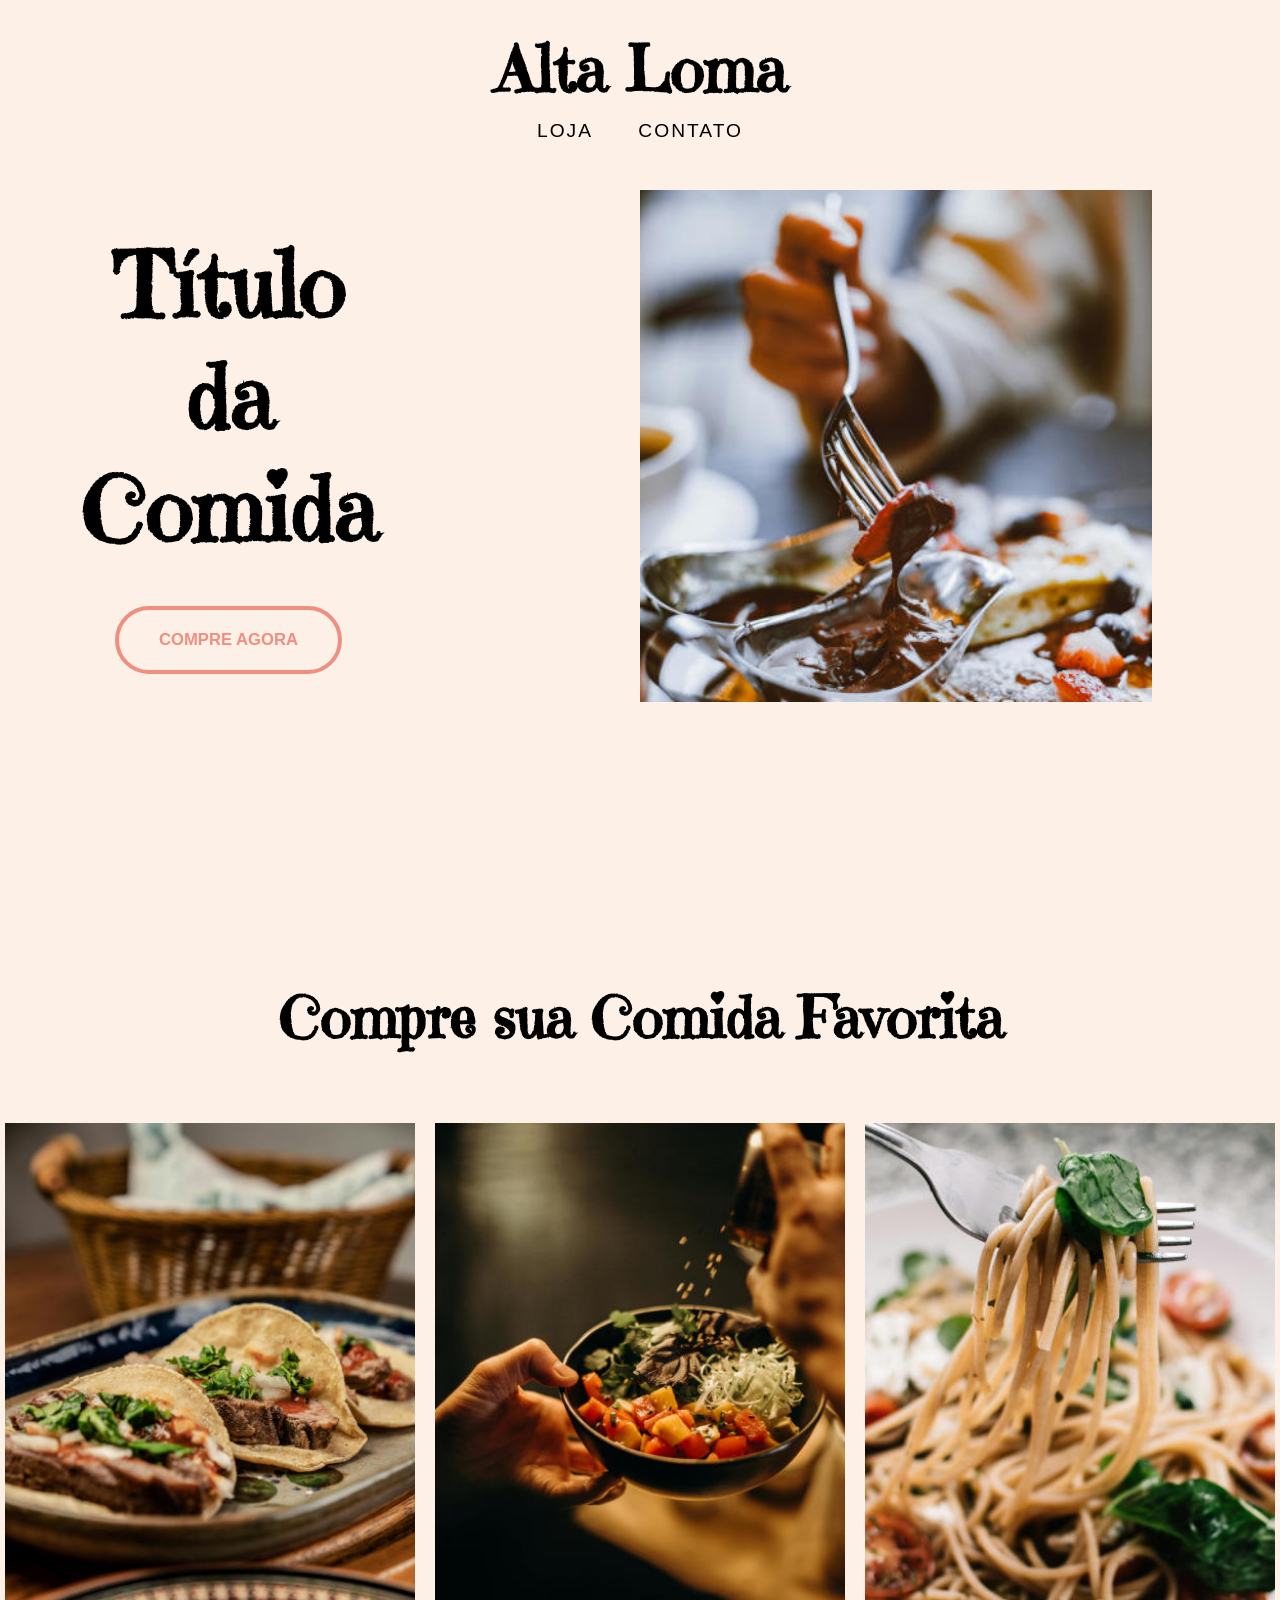
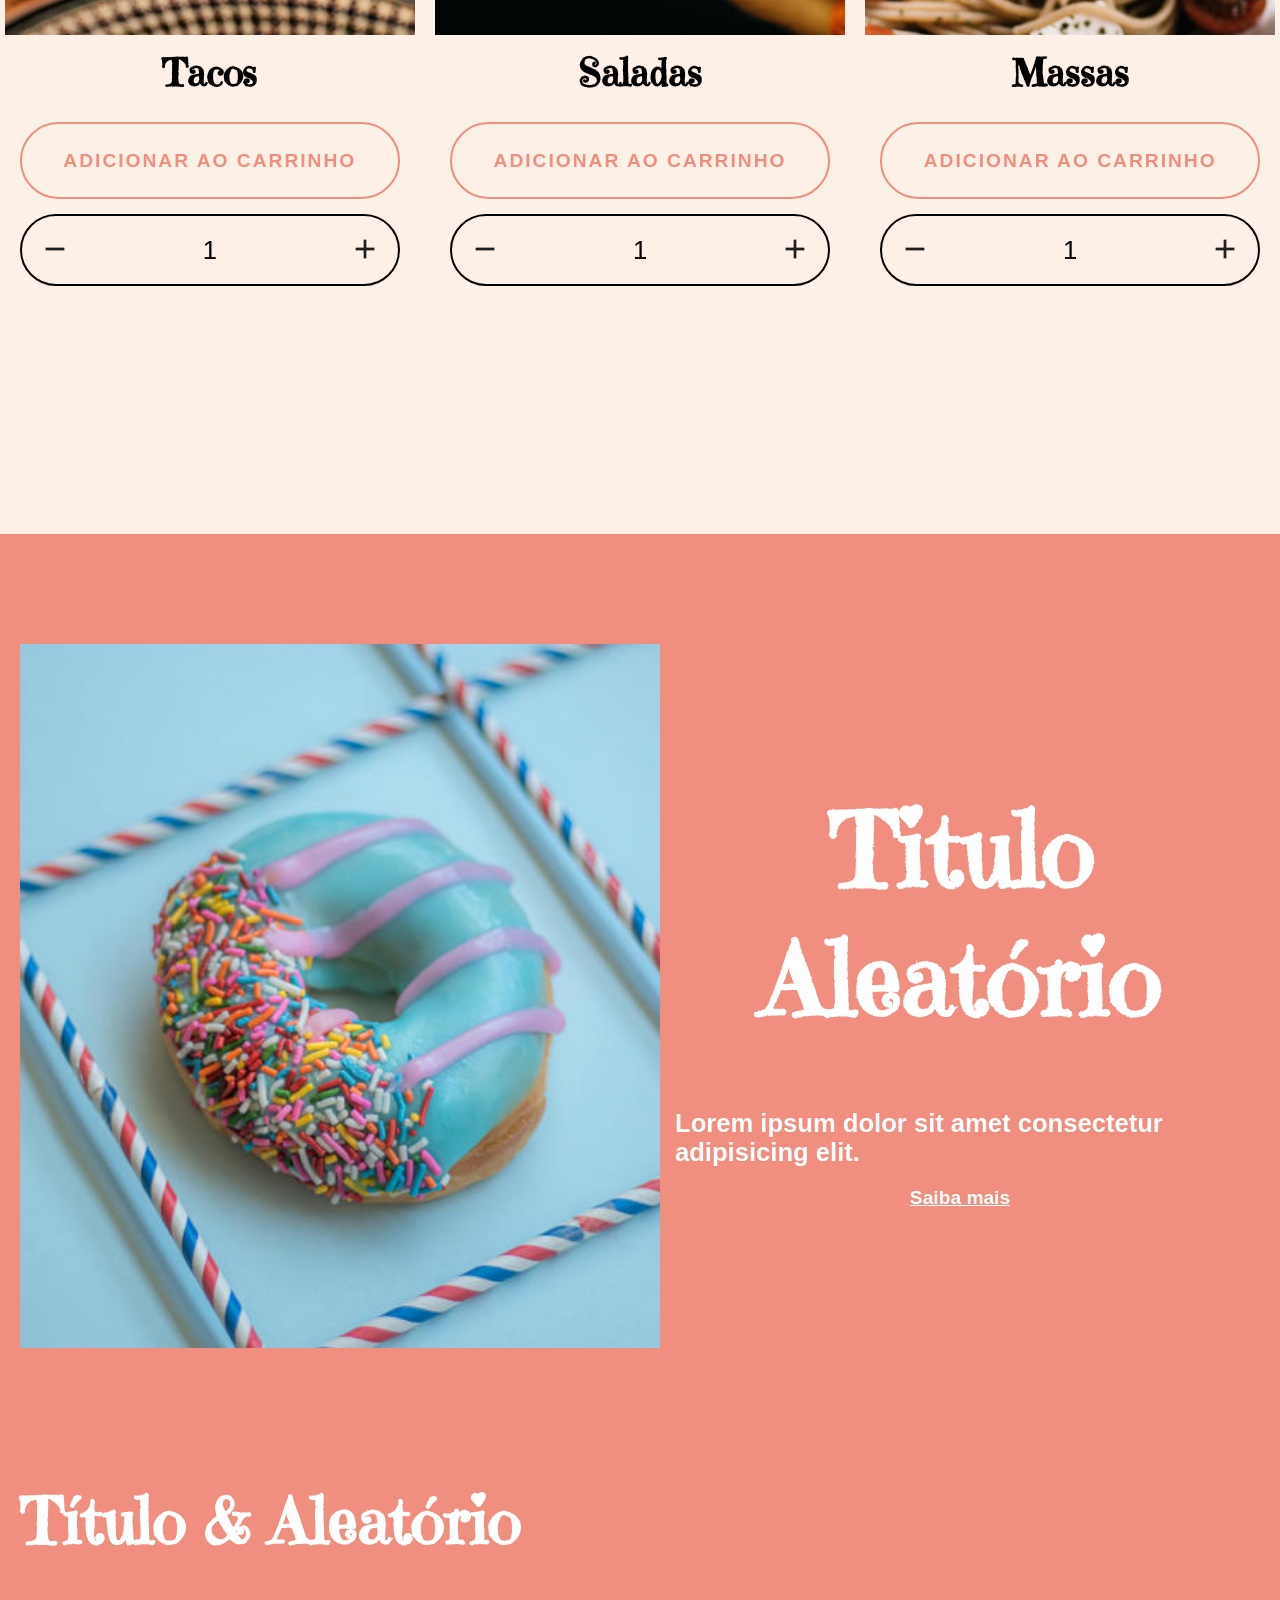
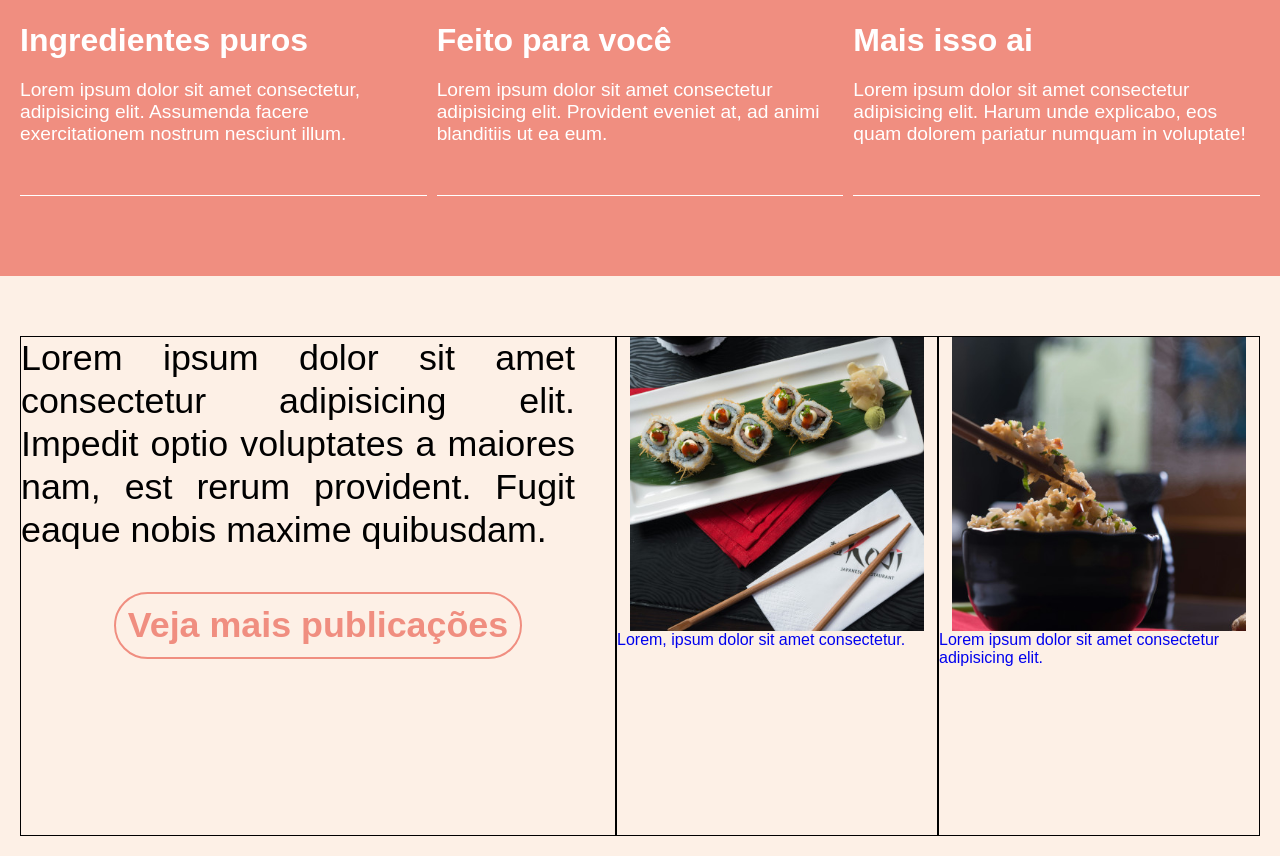
==== projeto001/index.html @ 939f9c92 "Initial commit" ====
<!DOCTYPE html>
<html lang="pt-br">
<head>
    <meta charset="UTF-8">
    <meta name="viewport" content="width=device-width, initial-scale=1.0">
    <title>Projeto001</title>
    <link rel="stylesheet" href="style.css">
</head>
<body>
    <header>
        <h1>Alta Loma</h1>
        <nav>
            <a href="">LOJA</a>
            <a href="">CONTATO</a>
        </nav>

    </header>
    <main>
        <section class="comida1">
            <div class="tc1">
                <h2 id="titulo1">
                    Título<span class="quebra"><br></span> da<span class="quebra"><br></span> Comida
                </h2>
                <a href="">COMPRE AGORA</a>
            </div>
            <picture class="imagem1">
                <source media="(max-width: 800px)" srcset="imagens/comida1-pq.jpg">
                <img src="imagens/comida1.jpg" alt="">
            </picture>
        </section>

        <section class="comida2">
            <div id="titulo2">
                <h2>Compre sua Comida Favorita</h2>
            </div>

            <div id="comida2-menu">
                <div id="tacos" class="comida2-itens">
                    <a href="#"><img src="imagens/comida2-a.jpg" alt="" class="imagem"></a>
                    <a href="#"><h2>Tacos</h2></a>
                    <a href="#" class="add-car">ADICIONAR AO CARRINHO</a>
                    <div class="add-button">
                        <button><img src="icons/remove.png" alt=""></button>
                        <p>1</p>
                        <button><img src="icons/add.png" alt=""></button>
                    </div>
                </div>

                <div id="saladas" class="comida2-itens">
                    <a href=""><img src="imagens/comida2-b.jpg" alt="" class="imagem"></a>
                    <a href="#"><h2>Saladas</h2></a>
                    <a href="#" class="add-car">ADICIONAR AO CARRINHO</a>
                    <div class="add-button">
                        <button><img src="icons/remove.png" alt=""></button>
                        <p>1</p>
                        <button><img src="icons/add.png" alt=""></button>
                    </div>
                </div>
                
                <div id="massas" class="comida2-itens">
                    <a href=""><img src="imagens/comida2-c.jpg" alt="" class="imagem"></a>
                    <a href="#"><h2>Massas</h2></a>
                    <a href="#" class="add-car">ADICIONAR AO CARRINHO</a>
                    <div class="add-button">
                        <button><img src="icons/remove.png" alt=""></button>
                        <p>1</p>
                        <button><img src="icons/add.png" alt=""></button>
                    </div>
                </div>
            </div>
        </section>

        <section id="comida3">
            <div id="comida3-section">
                <div class="box">
                    <img src="imagens/comida3.jpg" alt="">
                </div>
                <div class="comida3-section-text">
                    <h2>Titulo Aleatório</h2>
                    <p>Lorem ipsum dolor sit amet consectetur adipisicing elit.</p>
                    <a href="#">Saiba mais</a>
                </div>
            </div>
            <div id="comida3-section2">
                <div class="section2-titulo">
                    <h3>Título & Aleatório</h3>
                </div>
                <div id="comida3-text">
                    <div class="section2-text">
                        <h4>Ingredientes puros</h4>
                        <p>Lorem ipsum dolor sit amet consectetur, adipisicing elit. Assumenda facere exercitationem nostrum nesciunt illum. </p>
                    </div>
                    <div class="section2-text">
                        <h4>Feito para você</h4>
                        <p>Lorem ipsum dolor sit amet consectetur adipisicing elit. Provident eveniet at, ad animi blanditiis ut ea eum.</p>
                    </div>
                    <div class="section2-text">
                        <h4>Mais isso ai</h4>
                        <p>Lorem ipsum dolor sit amet consectetur adipisicing elit. Harum unde explicabo, eos quam dolorem pariatur numquam in voluptate!</p>
                    </div>
                </div>
            </div>
        </section>
    </main>
    <footer>
        <section id="foot">
            <div id="secao1">
                <div id="texto1">
                    <p>Lorem ipsum dolor sit amet consectetur adipisicing elit. Impedit optio voluptates a maiores nam, est rerum provident. Fugit eaque nobis maxime quibusdam.</p>
                    <a href="#">Veja mais publicações</a>
                </div>
                <picture id="imagem1">
                    <div class="foot-imagem1">
                        <a href="#"><img src="imagens/comida-foot1.jpg" alt=""></a>
                        <a href="#"><p>Lorem, ipsum dolor sit amet consectetur.</p></a>
                    </div>
                    <div class="foot-imagem1">
                        <a href="#"><img src="imagens/comida-foot2.jpg" alt=""></a>
                        <a href="#">Lorem ipsum dolor sit amet consectetur adipisicing elit.</a>
                    </div>
                </picture>
            </div>
        </section>
    </footer>
</body>
</html>
---- projeto001/style.css ----
@charset "UTF-8";

@import url('https://fonts.googleapis.com/css2?family=Emilys+Candy&display=swap');

* {
    margin: 0;
    padding: 0;
    font-family: Arial, Helvetica, sans-serif;
    text-decoration: none;
}

:root {
    --titulo1: "Emilys Candy", serif;
    --cor1: #FDF0E6;
    --cor2: #F08E80;

}

body {
    background-color: rgb(196, 196, 196);
}

header {
    margin: auto;
    background-color: var(--cor1);
}

header h1 {
    text-align: center;
    padding-top: 30px;
    font-weight: 900;
    font-size: 5vw;
    font-family: var(--titulo1);
}

nav {
    height: 20px;
    text-align: center;
    font-size: 1.5vw;
    padding: 10px;
    padding-bottom: 10px;
}

nav a {
    color: black;
    text-decoration: none;
    letter-spacing: 2px;
    margin: 20px;
    transition: all 0.5s;
}

nav a:hover {
    background-color: white;
    padding: 5px;
    border: 1px solid black;
    border-radius: 10px;
    color: black;
}

main {
    background-color: aqua;
}

.comida1{
    background-color: var(--cor1);
    display: flex;
    height: 60vw;
}

.comida1 div {
    display: flex;
    flex-direction: column;
    align-items: center;
}

.comida1 a {
    color: var(--cor2);
    border: 4px solid var(--cor2);
    text-decoration: none;
    font-weight: bolder;
    font-size: 1.3vw;
    border-radius: 50px;
    height: min-content;
    padding: 20px 40px;
    margin-top: -40px;
    transition-duration: .5s;
}

.comida1 a:hover {
    background-color: var(--cor2);
    color: white;
    
}


#titulo1 {
    font-family: var(--titulo1);
    padding: 80px;
    font-size: 7vw;
    text-align: center;
    height: min-content;
}

.comida1 img {
    width: 80%;
}

.imagem1 {
    width: 50%;
    padding: 40px 0px;
    position: absolute;
    left: 50%;
}

.comida2 {
    background-color: var(--cor1);
    height: 95vw;
}

#titulo2 h2 {
    font-family: var(--titulo1);
    font-size: 4.5vw;
    text-align: center;
    padding: 5vw;
}

#comida2-menu {
    display: flex;
    justify-content: space-between;
    padding: 5px;
}

.comida2-itens {
    display: inline-block;
    
}

.comida2-itens .imagem {
    width: 32vw;
}

.comida2-itens h2 {
    color: black;
    font-family: var(--titulo1);
    font-size: 3vw;
    text-align: center;
    padding: 10px;
}

.comida2-itens .add-car {
    color: var(--cor2);
    border: 2px solid var(--cor2);
    font-size: 1.5vw;
    font-weight: bolder;
    letter-spacing: 2px;
    text-align: center;
    border-radius: 50px;
    padding: 2vw;
    display: block;
    margin: 15px;
    transition-duration: .5s;
}

.comida2-itens .add-car:hover {
    background-color: var(--cor2);
    color: var(--cor1);
    
}

.comida2-itens .add-button {
    border: 2px solid black;
    border-radius: 50px;
    font-size: 2vw;
    display: flex;
    padding: 1.3vw;
    align-items: center;
    gap: 20px;
    margin: 0px 15px;
    justify-content: space-between;
}

.comida2-itens .add-button img {
    width: 2.5vw;
}

.comida2-itens .add-button button {
    background-color: transparent;
    border: none;
}

.comida2-itens .add-button button:hover {
    cursor: pointer;
}

#comida3 {
    background-color: var(--cor2);
}

#comida3 #comida3-section {
    padding: 110px 20px;
    display: flex;
}

#comida3 #comida3-section .box {
    
}

#comida3 #comida3-section .box img {
    width: 50vw;
    height: 55vw;
    object-fit: cover;
}

#comida3 #comida3-section .comida3-section-text {
    color: white;
    text-align: center;
    font-weight: bold;
    align-content: center;
    width: 50vw;
}

#comida3 #comida3-section .comida3-section-text h2 {
    font-family: var(--titulo1);
    font-size: 8vw;
}

#comida3 #comida3-section .comida3-section-text p {
    
    text-align: left;
    font-size: 2vw;
    margin-top: 5vw;
    padding: 0px 15px ;
}

.comida3-section-text a {
    font-size: 1.5vw;
    color: white;
    display: inline-block;
    text-decoration: underline;
    padding-top: 20px;
}

#comida3 #comida3-section2 {
    color: white;
    padding-bottom: 60px;
}

.section2-titulo {
    
    padding: 20px;
}

.section2-titulo h3 {
    font-family: var(--titulo1);
    font-size: 5vw;
}

#comida3 #comida3-text {
    display: flex;
    padding: 20px;
    gap: 10px;
}

.section2-text {
    border-bottom: 1px solid white;
    width: 33%;
}

.section2-text h4 {
    font-size: 2.5vw;
    padding: 20px 0px;
    
}

.section2-text p {
    font-size: 1.5vw;
    padding-bottom: 50px;
}

#foot {
    background-color: var(--cor1);
    
}

#secao1 {
    display: flex;
    height: 500px;
    padding: 20px;
    padding-top: 60px;

}

#secao1 picture {
    display: flex;
    
}

#secao1 img {
    width: 23vw;
    display: block;
    margin: auto;
}

.foot-imagem1 {
    width: 25vw;
    justify-content: end;
    border: 1px solid black;
}

#foot #texto1 {
    font-size: 2.8vw;
    text-align: justify;
    width: 50vw;
    border: 1px solid black;
    position: relative;
    line-height: 1.2em;
    padding-right: 40px;
}

#foot #texto1 a {
    color: var(--cor2);
    text-align: center;
    font-weight: bold;
    position: absolute;
    left: 50%;
    translate: -50%;
    border: 2px solid var(--cor2);
    border-radius: 50px;
    padding: 10px;
    margin-top: 40px;
    width: 30vw;
    transition-duration: .5s;
}

#foot #texto1 a:hover {
    background-color: var(--cor2);
    color: white;
}




@media screen and (max-width: 800px) {

    header h1 {
        font-size: 6vw;
    }

    nav {
        padding-top: 30px;
    }

    nav a {
        font-size: 3vw;
        margin: 10px;
    }

    .comida1 {
        display: flex;
        flex-direction: column;
        height: 110vw;
    }

    .tc1 { 
        order: 1;
        display: none;
        margin-left: -80px;
    }

    .comida1 a {
        text-align: center;
        font-size: 2.5vw;
        margin-top: 10px;
        width: 40vw;
        letter-spacing: 3px;
    }

    #titulo1 {
        font-size: 8vw;
        padding: 10px;
        display: flex;
        gap: 7px;
      
    }

    .imagem1 {
        width: 80%;
        padding-top: 80px;
        padding-bottom: 0px;
        position: relative;
        left: 0px;
        margin-left: auto;
        margin-right: auto;
    }

    .comida2 {
        height: 480vw;
    }

    #titulo2 h2 {
        font-size: 5.5vw;
    }

    #comida2-menu {
        flex-direction: column;
    }

    .comida2-itens {
        padding-bottom: 25vw;
    }

    .comida2-itens h2 {
        font-size: 6vw;
    }

    .comida2-itens .add-car {
        font-size: 3vw;
        margin: 2vw 10vw;
        padding: 20px 0px;
    }

    .comida2-itens .add-button {
        font-size: 3.5vw;
        margin: 2vw 10vw;
        padding: 5px 0px;
    }

    .comida2-itens .add-button img {
        width: 5vw;
        padding: 2vw 5vw;
    }

    .comida2-itens .imagem {
        display: block;
        width: 75vw;
        margin: auto;
    }

    #comida3 #comida3-section {
        padding: 60px 20px;
        display: block;
    }

    #comida3 #comida3-section .box img {
        width: 80vw;
        height: 80vw;
    }

    #comida3 #comida3-section .comida3-section-text {
        width: 80vw;
        text-align: left;
    }

    #comida3 #comida3-section .comida3-section-text h2 {
        font-size: 10vw;
        padding-top: 40px;
        padding-bottom: 30px;
    }

    #comida3 #comida3-section .comida3-section-text p {
        font-size: 3.5vw;
        font-weight: normal;
        padding: 0px;
        padding-bottom: 20px;
    }

    #comida3 #comida3-section .comida3-section-text a {
        font-size: 3vw;
        padding: 0px;
        padding-bottom: 30px;
    }

    #comida3-section2 {

    }

    #comida3-section2 h3 {
        font-size: 6vw;
    }

    #comida3-text {
        display: block;
        flex-direction: column;
    }

    #comida3-text .section2-text {
        border-bottom: 1px solid white;
        width: 68vw;
        height: 120px;
        margin-left: 23vw;
        margin-bottom: 30px;
        font-size: 6vw;
        padding-bottom: 20px;
    }

    #comida3-text .section2-text h4 {
        font-size: 3.5vw;
    }

    #comida3-text .section2-text p {
        font-size: 2.5vw;
    }
    
}
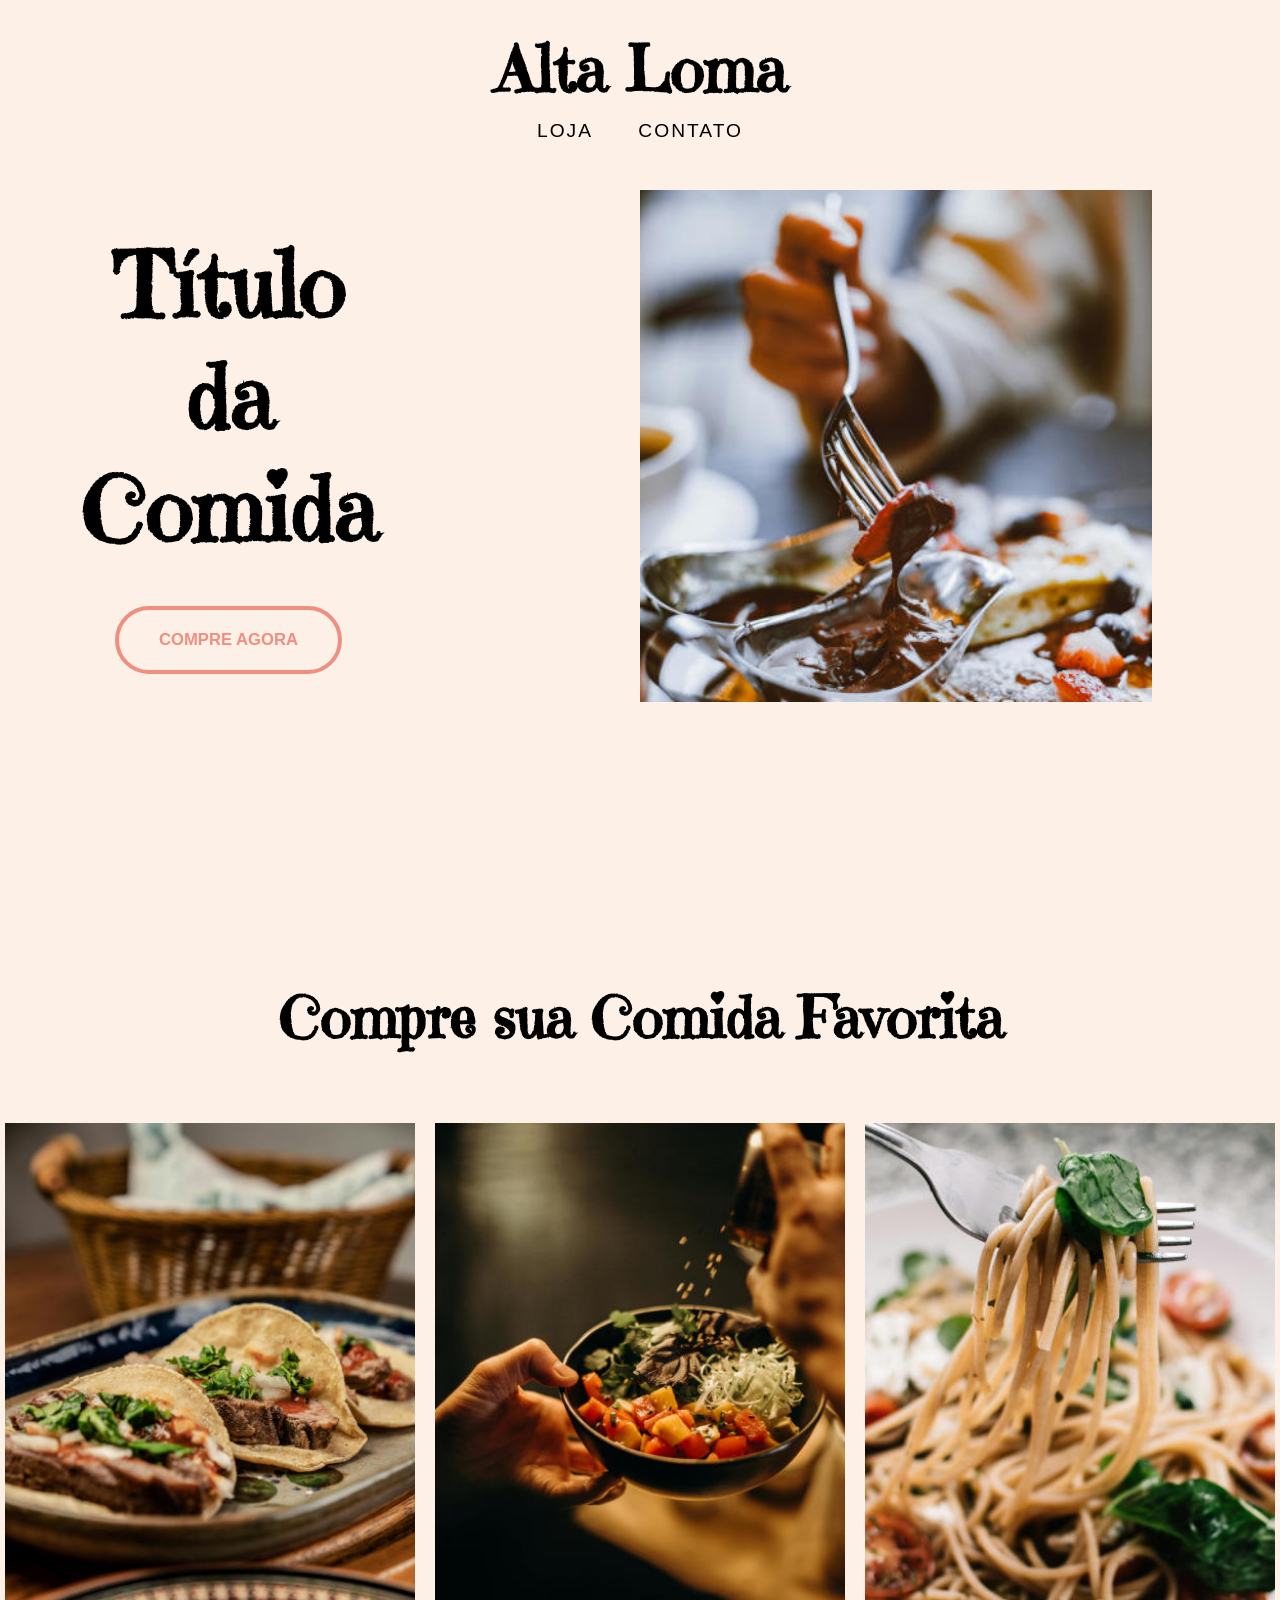
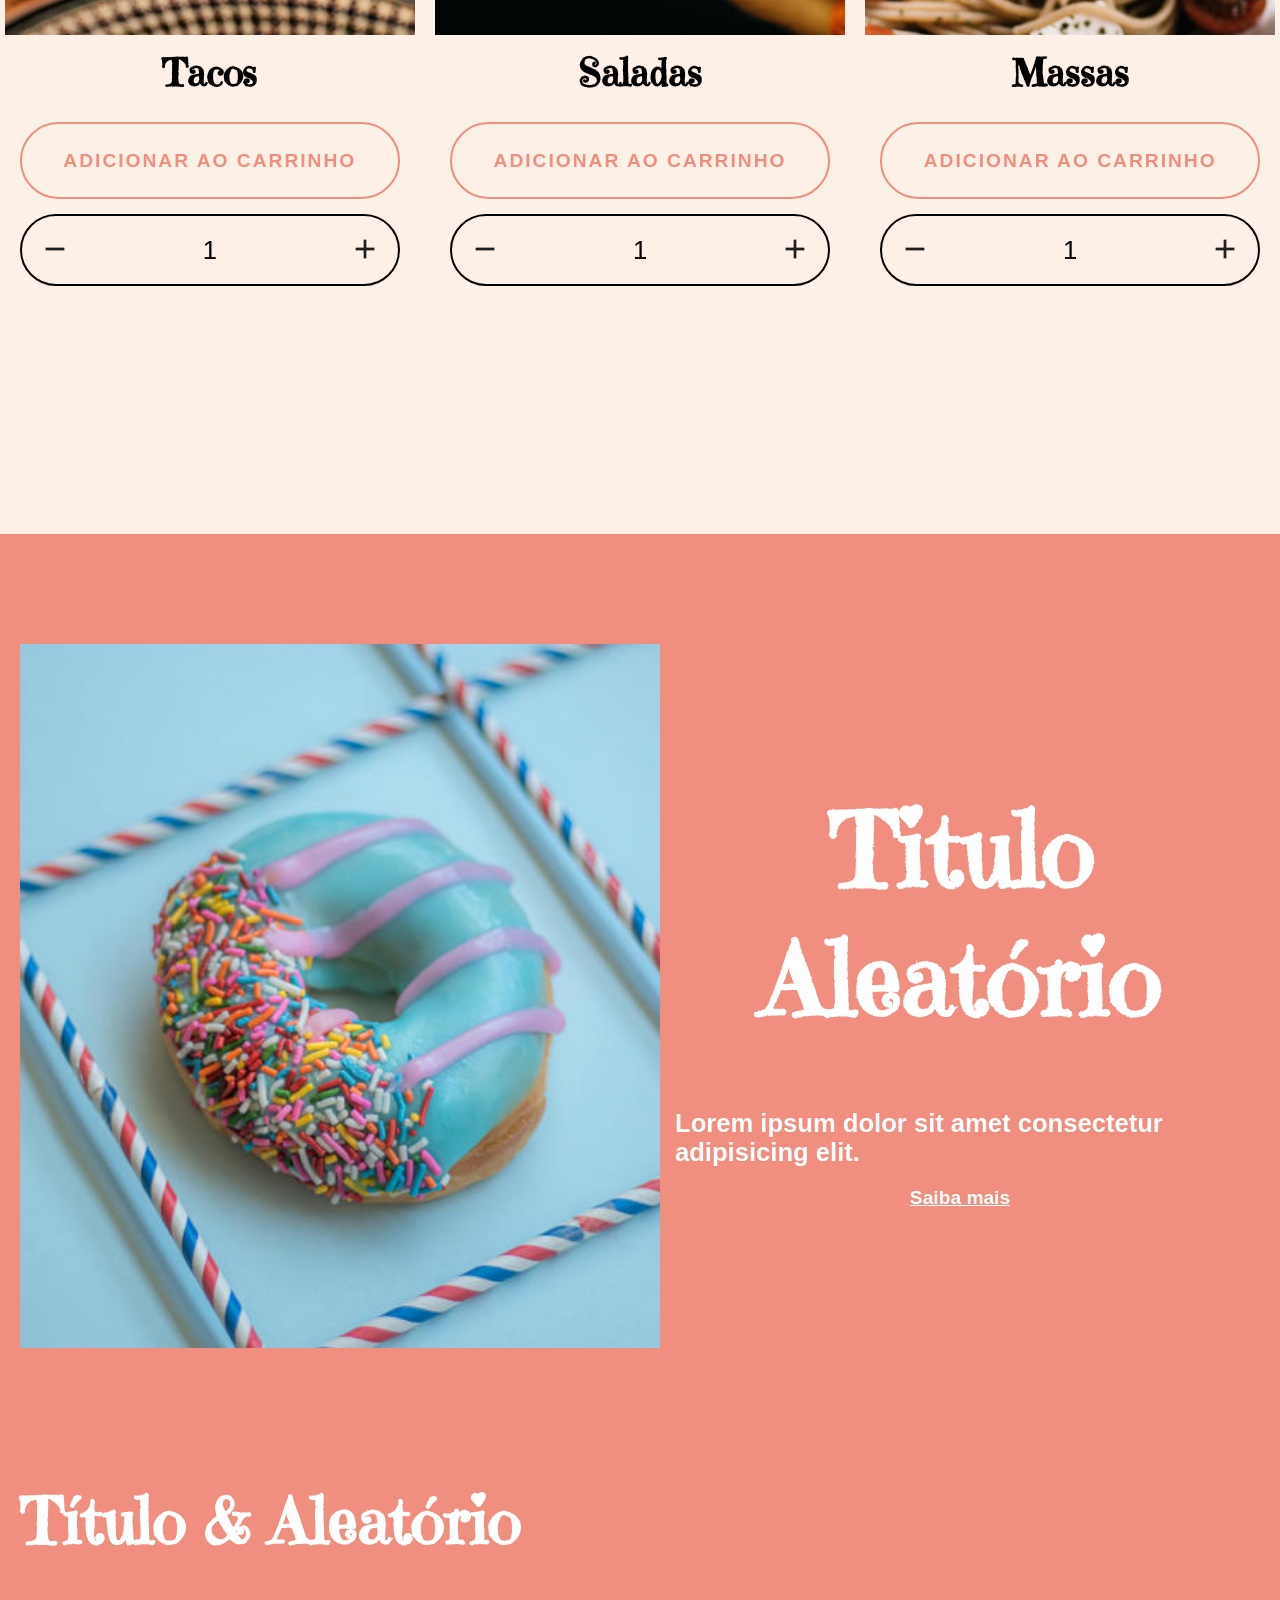
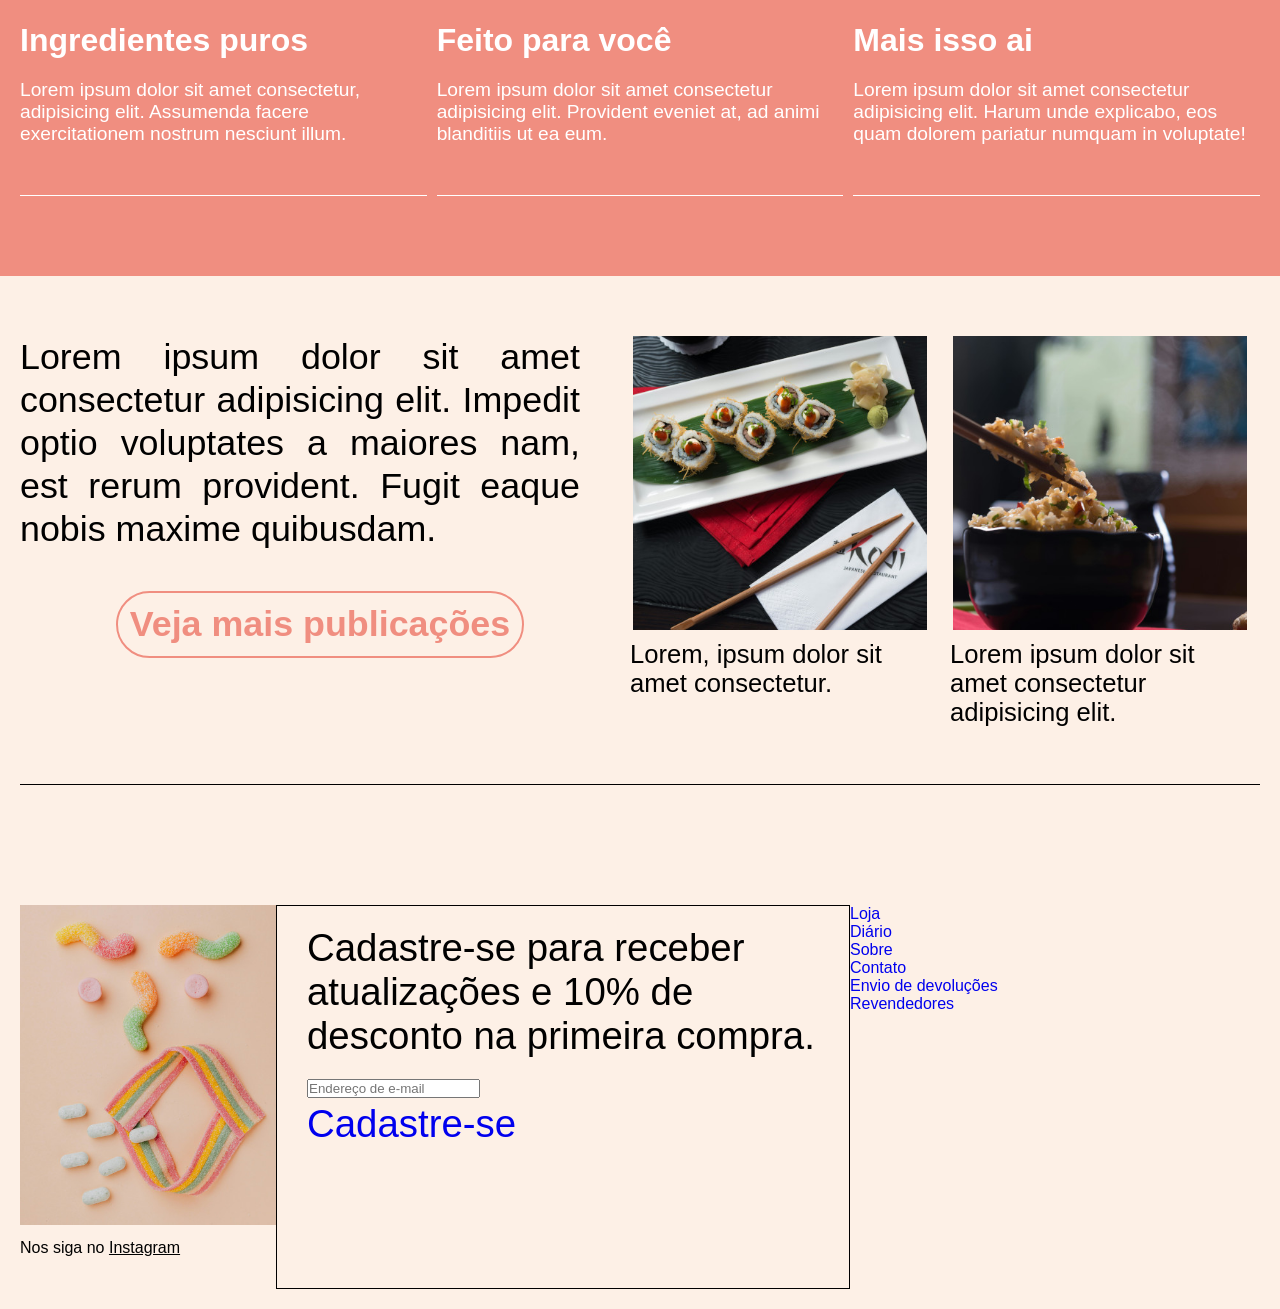
==== commit 3833a499: "atualização projeto1" ====
--- a/projeto001/index.html
+++ b/projeto001/index.html
@@ -116,9 +116,30 @@
                     </div>
                     <div class="foot-imagem1">
                         <a href="#"><img src="imagens/comida-foot2.jpg" alt=""></a>
-                        <a href="#">Lorem ipsum dolor sit amet consectetur adipisicing elit.</a>
+                        <a href="#"><p>Lorem ipsum dolor sit amet consectetur adipisicing elit.</p></a>
                     </div>
                 </picture>
+            </div>
+            <div id="secao2">
+                <div id="part1">
+                    <img src="imagens/comida-foot3.jpg" alt="">
+                    <p>Nos siga no <a href="#">Instagram</a></p>
+                </div>
+                <div id="part2">
+                    <p>Cadastre-se para receber atualizações e 10% de desconto na primeira compra.</p>
+                    <form>
+                        <input type="email" placeholder="Endereço de e-mail">
+                    </form>
+                    <a href="#">Cadastre-se</a>
+                </div>
+                <div id="part3">
+                    <a href="#">Loja</a>
+                    <a href="#">Diário</a>
+                    <a href="#">Sobre</a>
+                    <a href="#">Contato</a>
+                    <a href="#">Envio de devoluções</a>
+                    <a href="#">Revendedores</a>
+                </div>
             </div>
         </section>
     </footer>
--- a/projeto001/style.css
+++ b/projeto001/style.css
@@ -284,10 +284,10 @@
 
 #secao1 {
     display: flex;
-    height: 500px;
-    padding: 20px;
+    height: 35vw;
+    margin: 0px 20px;
     padding-top: 60px;
-
+    border-bottom: 1px solid black;
 }
 
 #secao1 picture {
@@ -299,19 +299,24 @@
     width: 23vw;
     display: block;
     margin: auto;
+    
 }
 
 .foot-imagem1 {
     width: 25vw;
     justify-content: end;
-    border: 1px solid black;
+}
+
+#foot #imagem1 p {
+    color: black;
+    font-size: 2vw;
+    padding: 10px;
 }
 
 #foot #texto1 {
     font-size: 2.8vw;
     text-align: justify;
     width: 50vw;
-    border: 1px solid black;
     position: relative;
     line-height: 1.2em;
     padding-right: 40px;
@@ -337,6 +342,41 @@
     color: white;
 }
 
+#foot #secao2 {
+    height: 30vw;
+    display: flex;
+    padding: 20px;
+    padding-top: 120px;
+}
+
+#secao2 #part1 img {
+    width: 20vw;
+}
+
+#secao2 #part1 p {
+    padding-top: 10px;
+}
+
+#secao2 #part1 a {
+    color: black;
+    text-decoration: underline;
+}
+
+#secao2 #part2 {
+    width: 40vw;
+    border: 1px solid black;
+    padding: 20px 30px;
+    font-size: 3vw;
+}
+
+#secao2 #part2 p {
+
+}
+
+#secao2 #part3 {
+    display: flex;
+    flex-direction: column;
+}
 
 
 
